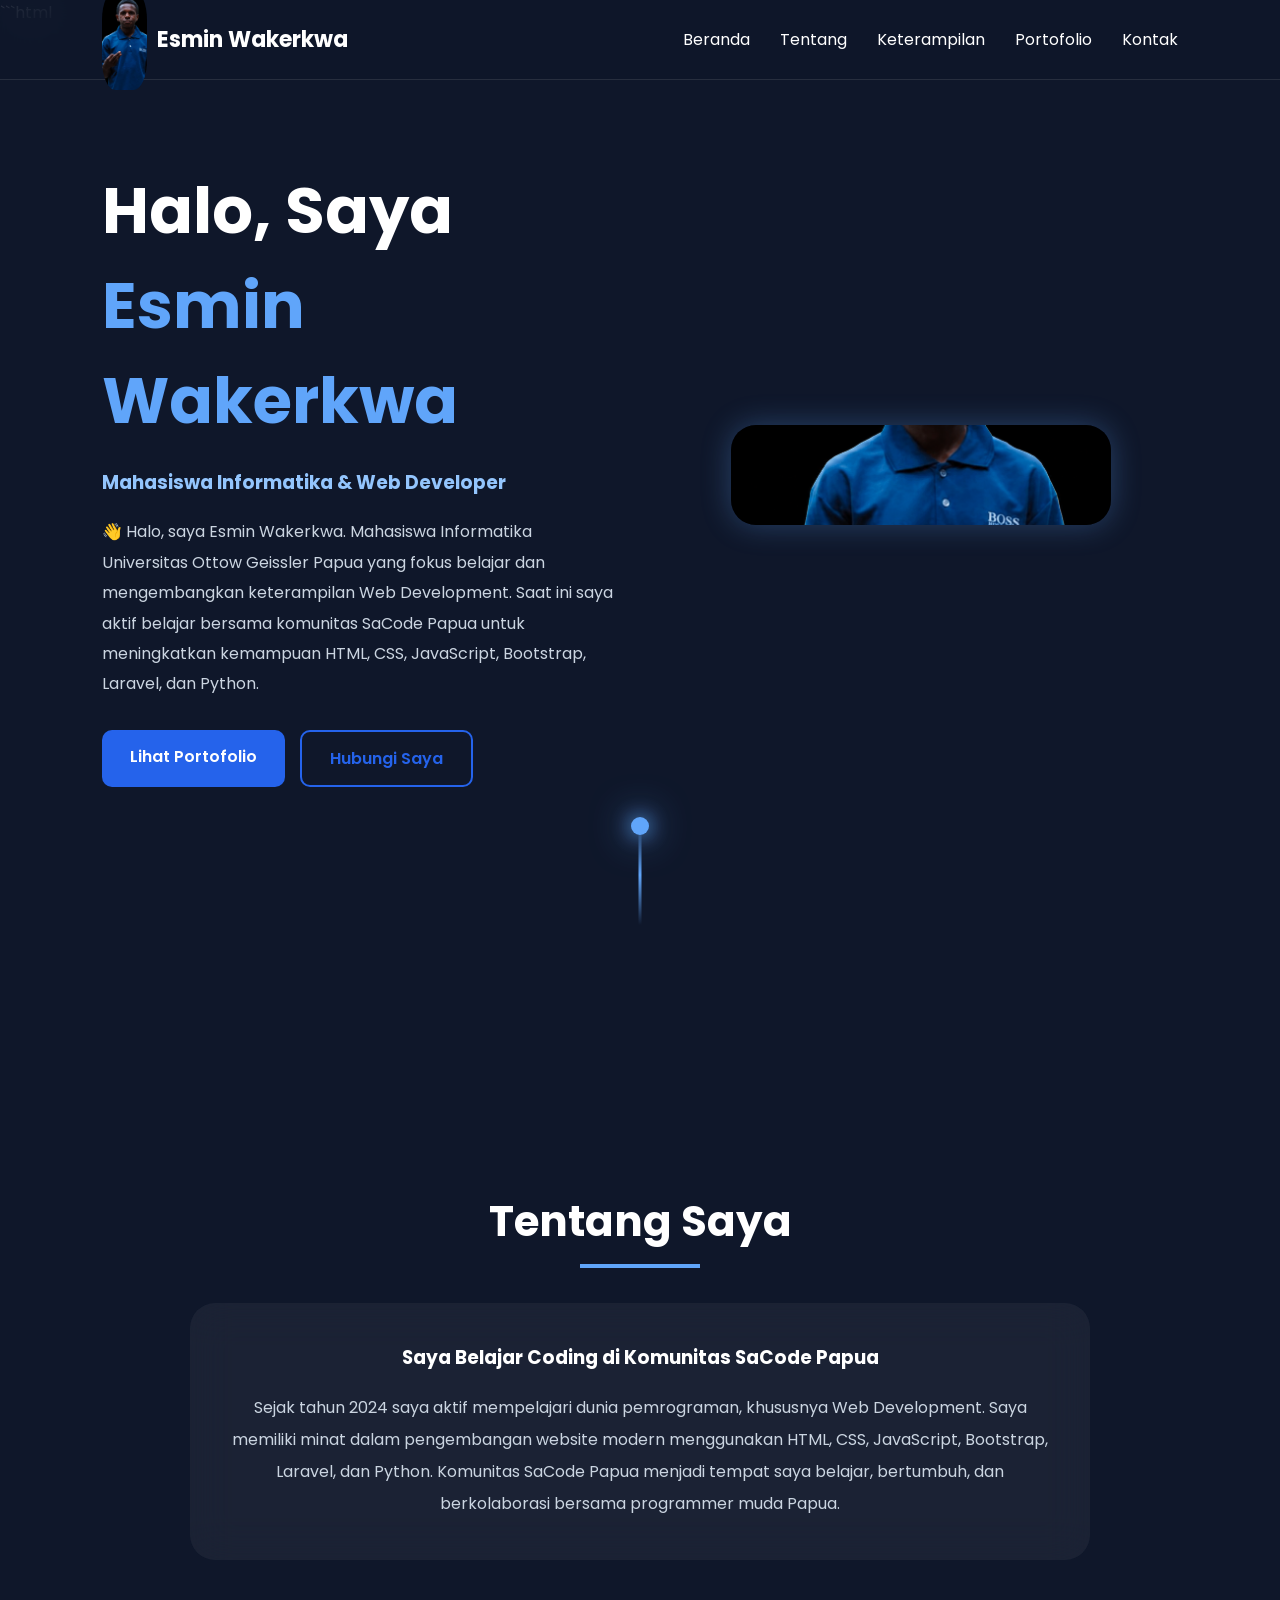
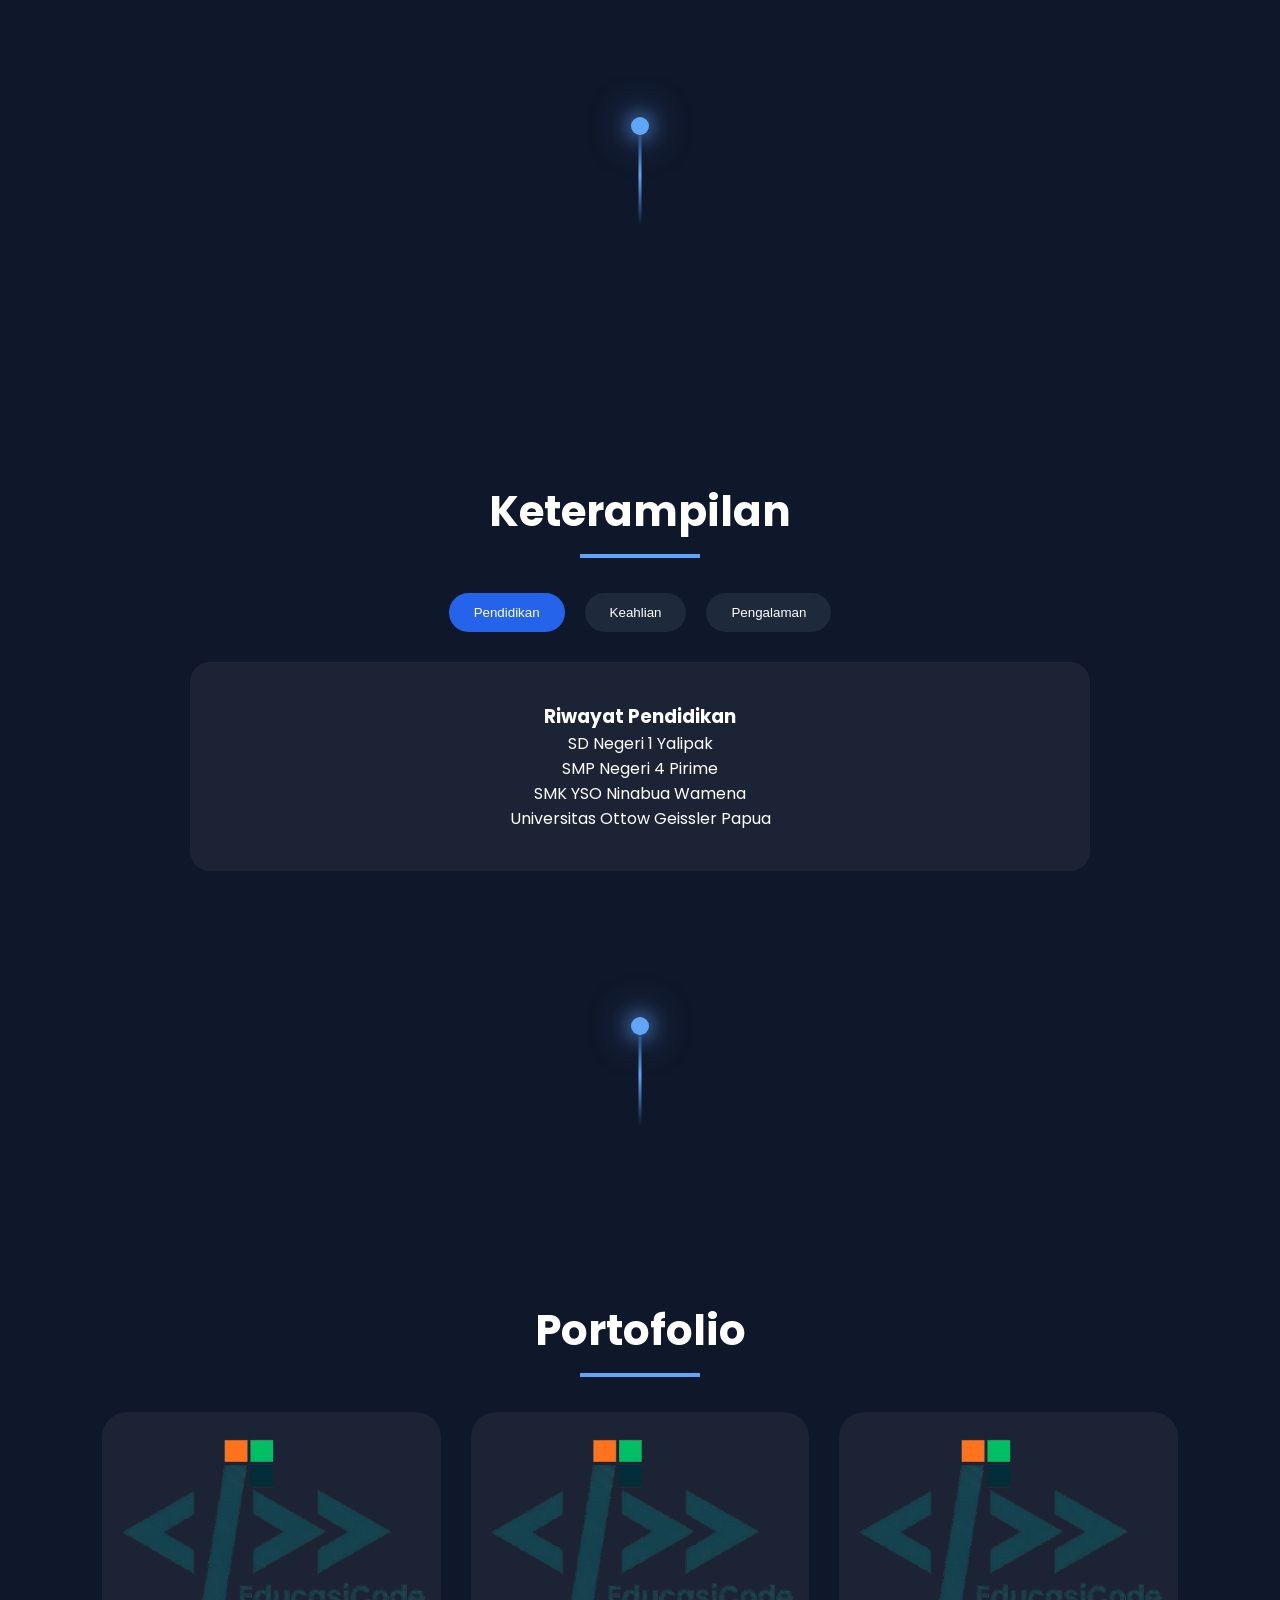
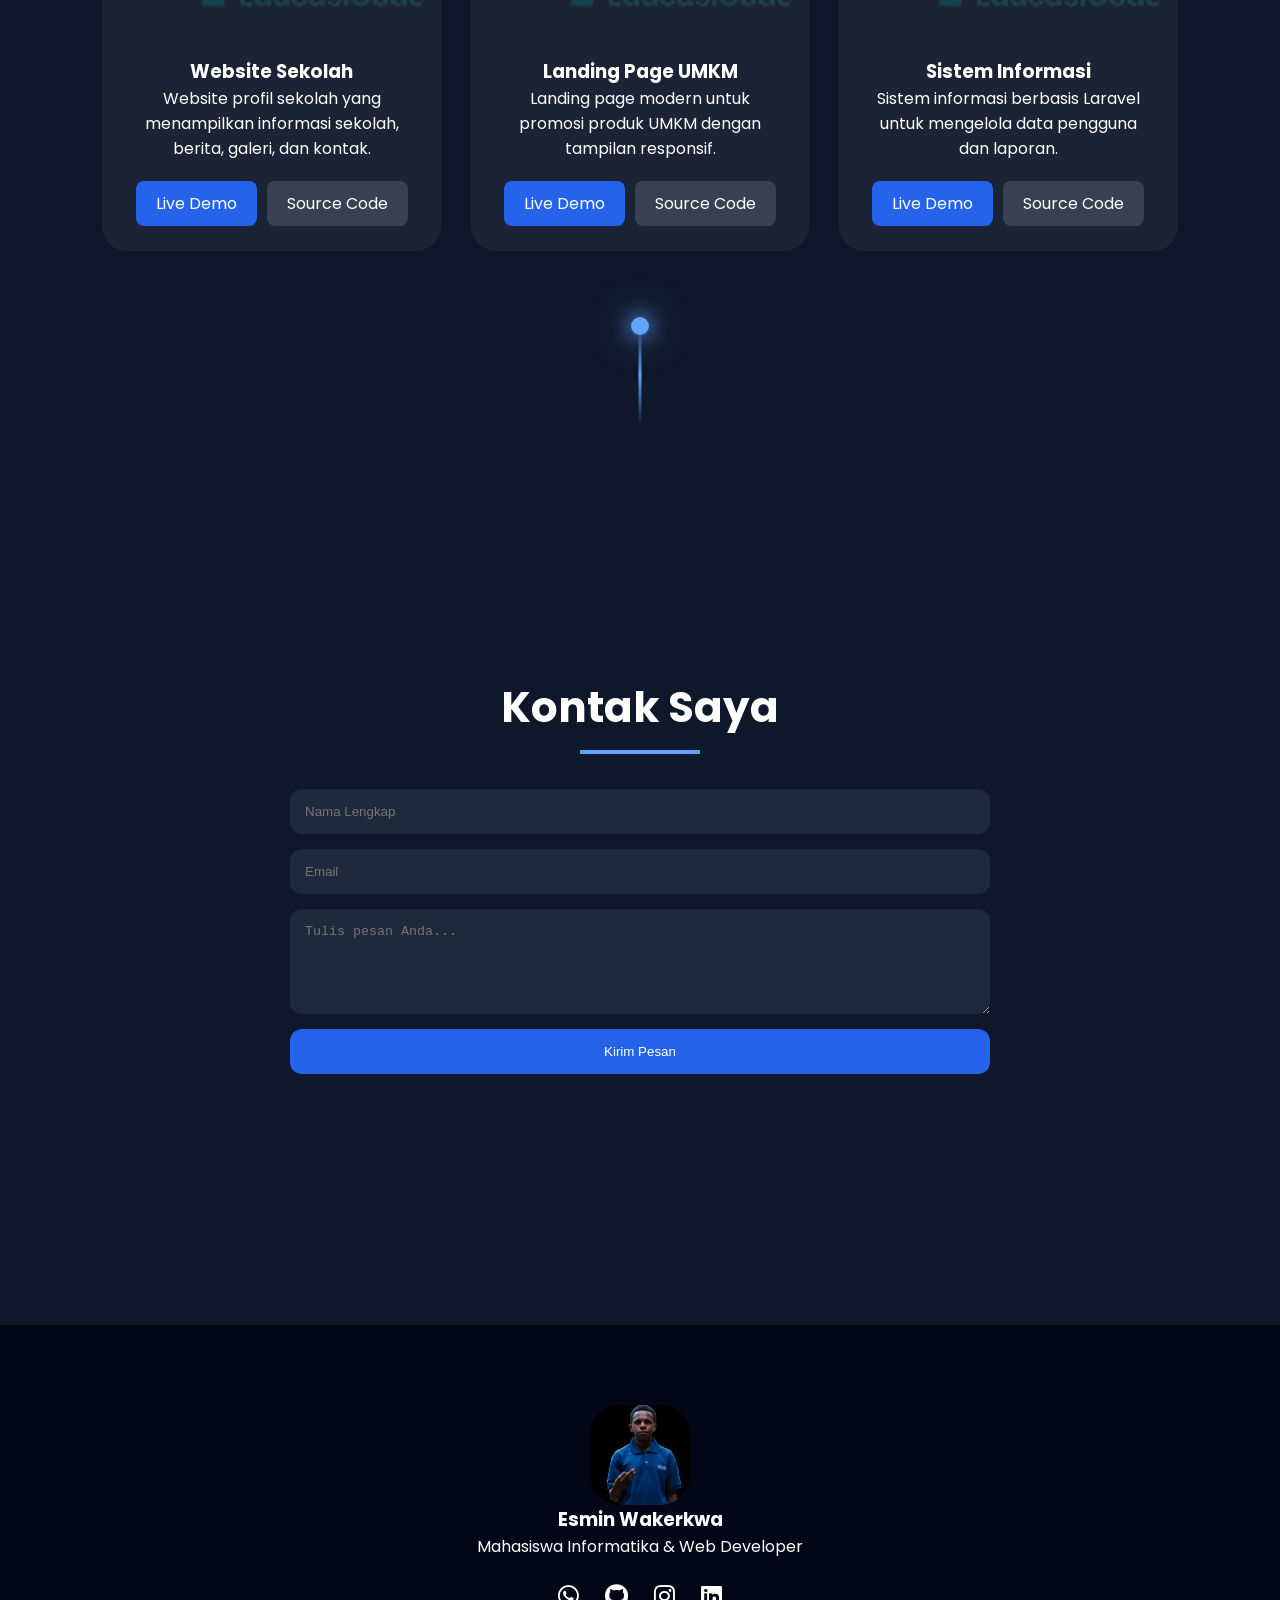
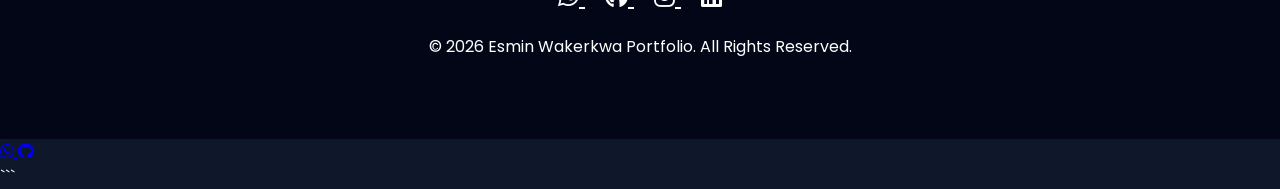
==== index.html @ f36f5e56 "update file index.html" ====
```html
<!DOCTYPE html>
<html lang="id">
<head>
<meta charset="UTF-8">
<meta name="viewport" content="width=device-width, initial-scale=1.0">

<title>Esmin Wakerkwa | Portfolio</title>

<link rel="preconnect" href="https://fonts.googleapis.com">
<link href="https://fonts.googleapis.com/css2?family=Poppins:wght@300;400;500;600;700&display=swap" rel="stylesheet">

<link rel="stylesheet"
href="https://cdnjs.cloudflare.com/ajax/libs/font-awesome/6.5.1/css/all.min.css">

<link rel="stylesheet" href="./static/css/style.css">
</head>

<body>

<!-- ================= NAVBAR ================= -->
<nav>
    <div class="logo">
        <img src="./static/image/esmin.png" alt="Logo" class="esmin-logo">
        <span>Esmin Wakerkwa</span>
    </div>

    <ul>
        <li><a href="#beranda">Beranda</a></li>
        <li><a href="#tentang">Tentang</a></li>
        <li><a href="#keterampilan">Keterampilan</a></li>
        <li><a href="#portofolio">Portofolio</a></li>
        <li><a href="#kontak">Kontak</a></li>
    </ul>
</nav>

<!-- ================= HERO ================= -->
<section id="beranda" class="hero">

    <div class="hero-content">

        <div class="hero-text">

            <h1>
                Halo, Saya <br>
                <span>Esmin Wakerkwa</span>
            </h1>

            <h3>Mahasiswa Informatika & Web Developer</h3>

            <p>
                👋 Halo, saya Esmin Wakerkwa. Mahasiswa Informatika
                Universitas Ottow Geissler Papua yang fokus belajar
                dan mengembangkan keterampilan Web Development.

                Saat ini saya aktif belajar bersama komunitas
                SaCode Papua untuk meningkatkan kemampuan
                HTML, CSS, JavaScript, Bootstrap, Laravel,
                dan Python.
            </p>

            <div class="hero-btn">
                <a href="#portofolio" class="btn">
                    Lihat Portofolio
                </a>

                <a href="#kontak" class="btn-outline">
                    Hubungi Saya
                </a>
            </div>

        </div>

        <div class="hero-image">
            <img src="./static/image/esmin.png" alt="Esmin Wakerkwa" class="esmin-logo">
        </div>

    </div>

</section>

<!-- ================= TENTANG ================= -->
<section id="tentang">

    <h2 class="title">Tentang Saya</h2>

    <div class="about">

        <h3>Saya Belajar Coding di Komunitas SaCode Papua</h3>

        <p>
            Sejak tahun 2024 saya aktif mempelajari dunia pemrograman,
            khususnya Web Development.

            Saya memiliki minat dalam pengembangan website modern
            menggunakan HTML, CSS, JavaScript, Bootstrap,
            Laravel, dan Python.

            Komunitas SaCode Papua menjadi tempat saya belajar,
            bertumbuh, dan berkolaborasi bersama programmer muda Papua.
        </p>

    </div>

</section>

<!-- ================= KETERAMPILAN ================= -->
<section id="keterampilan">

    <h2 class="title">Keterampilan</h2>

    <div class="tab-menu">

        <button class="tab-btn active"
            onclick="showTab('pendidikan',this)">
            Pendidikan
        </button>

        <button class="tab-btn"
            onclick="showTab('keahlian',this)">
            Keahlian
        </button>

        <button class="tab-btn"
            onclick="showTab('pengalaman',this)">
            Pengalaman
        </button>

    </div>

    <div class="tab-container">

        <!-- Pendidikan -->
        <div id="pendidikan" class="tab-content active">

            <h3>Riwayat Pendidikan</h3>

            <p>SD Negeri 1 Yalipak</p>
            <p>SMP Negeri 4 Pirime</p>
            <p>SMK YSO Ninabua Wamena</p>
            <p>Universitas Ottow Geissler Papua</p>

        </div>

        <!-- Keahlian -->
        <div id="keahlian" class="tab-content">

            <h4>HTML 90%</h4>
            <div class="progress">
                <div class="bar html"></div>
            </div>

            <h4>CSS 90%</h4>
            <div class="progress">
                <div class="bar css"></div>
            </div>

            <h4>JavaScript 65%</h4>
            <div class="progress">
                <div class="bar js"></div>
            </div>

            <h4>Bootstrap 85%</h4>
            <div class="progress">
                <div class="bar bootstrap"></div>
            </div>

            <h4>Laravel 90%</h4>
            <div class="progress">
                <div class="bar laravel"></div>
            </div>

            <h4>Python 30%</h4>
            <div class="progress">
                <div class="bar python"></div>
            </div>

        </div>

        <!-- Pengalaman -->
        <div id="pengalaman" class="tab-content">

            <ul>
                <li>Membangun Website Sekolah</li>
                <li>Membuat Landing Page UMKM</li>
                <li>Membuat Sistem Informasi Berbasis Laravel</li>
                <li>Belajar Web Development Secara Mandiri</li>
            </ul>

        </div>

    </div>

</section>

<!-- ================= PORTOFOLIO ================= -->
<section id="portofolio">

    <h2 class="title">Portofolio</h2>

    <div class="portfolio-grid">

        <!-- Project 1 -->
        <div class="card">

            <img src="./static/image/edukasicode.png"
                alt="Website Sekolah">

            <div class="card-body">

                <h3>Website Sekolah</h3>

                <p>
                    Website profil sekolah yang menampilkan
                    informasi sekolah, berita, galeri,
                    dan kontak.
                </p>

                <div class="project-links">

                    <a href="#"
                        target="_blank"
                        class="demo-btn">
                        Live Demo
                    </a>

                    <a href="#"
                        target="_blank"
                        class="code-btn">
                        Source Code
                    </a>

                </div>

            </div>

        </div>

        <!-- Project 2 -->
        <div class="card">

            <img src="./static/image/edukasicode.png"
                alt="Landing Page">

            <div class="card-body">

                <h3>Landing Page UMKM</h3>

                <p>
                    Landing page modern untuk promosi
                    produk UMKM dengan tampilan responsif.
                </p>

                <div class="project-links">

                    <a href="#"
                        target="_blank"
                        class="demo-btn">
                        Live Demo
                    </a>

                    <a href="#"
                        target="_blank"
                        class="code-btn">
                        Source Code
                    </a>

                </div>

            </div>

        </div>

        <!-- Project 3 -->
        <div class="card">

            <img src="./static/image/edukasicode.png"
                alt="Sistem Informasi">

            <div class="card-body">

                <h3>Sistem Informasi</h3>

                <p>
                    Sistem informasi berbasis Laravel
                    untuk mengelola data pengguna
                    dan laporan.
                </p>

                <div class="project-links">

                    <a href="#"
                        target="_blank"
                        class="demo-btn">
                        Live Demo
                    </a>

                    <a href="#"
                        target="_blank"
                        class="code-btn">
                        Source Code
                    </a>

                </div>

            </div>

        </div>

    </div>

</section>

<!-- ================= KONTAK ================= -->
<section id="kontak">

    <h2 class="title">Kontak Saya</h2>

    <form class="contact-form">

        <input type="text"
            placeholder="Nama Lengkap"
            required>

        <input type="email"
            placeholder="Email"
            required>

        <textarea rows="5"
            placeholder="Tulis pesan Anda..."
            required></textarea>

        <button type="submit">
            Kirim Pesan
        </button>

    </form>

</section>

<!-- ================= FOOTER ================= -->
<footer>

    <div class="footer-logo">
        <img src="./static/image/esmin.png" class="esmin-logo">
    </div>

    <h3>Esmin Wakerkwa</h3>

    <p>
        Mahasiswa Informatika & Web Developer
    </p>

    <div class="footer-social">

        <a href="#">
            <i class="fab fa-whatsapp"></i>
        </a>

        <a href="#">
            <i class="fab fa-github"></i>
        </a>

        <a href="#">
            <i class="fab fa-instagram"></i>
        </a>

        <a href="#">
            <i class="fab fa-linkedin"></i>
        </a>

    </div>

    <p>
        © 2026 Esmin Wakerkwa Portfolio.
        All Rights Reserved.
    </p>

</footer>

<!-- Floating Button -->
<div class="floating">

    <a href="#" class="wa">
        <i class="fab fa-whatsapp"></i>
    </a>

    <a href="#" class="git">
        <i class="fab fa-github"></i>
    </a>

</div>

<script src="./static/js/javascript.js"></script>

</body>
</html>
```
---- static/css/style.css ----
*{
    margin:0;
    padding:0;
    box-sizing:border-box;
}

.esmin-logo{
    width:100px;
    height:100px;
    border-radius:30%;
    object-fit:cover;

}

html{
    scroll-behavior:smooth;
}

body{
    font-family:'Poppins',sans-serif;
    background:#0f172a;
    color:#fff;
    overflow-x:hidden;
}

/* =========================
   NAVBAR
========================= */

nav{
    position:fixed;
    top:0;
    width:100%;
    height:80px;
    padding:0 8%;
    display:flex;
    justify-content:space-between;
    align-items:center;
    z-index:999;

    backdrop-filter:blur(20px);
    background:rgba(15,23,42,.85);
    border-bottom:1px solid rgba(255,255,255,.1);
}

.logo{
    display:flex;
    align-items:center;
    gap:10px;
}

.logo img{
    width:45px;
}

.logo span{
    font-size:22px;
    font-weight:700;
}

nav ul{
    display:flex;
    gap:30px;
    list-style:none;
}

nav ul a{
    text-decoration:none;
    color:white;
    transition:.3s;
}

nav ul a:hover{
    color:#60a5fa;
}

/* =========================
   FULL SECTION
========================= */

section{
    min-height:100vh;

    display:flex;
    flex-direction:column;

    justify-content:center;
    align-items:center;

    text-align:center;

    padding:120px 8%;

    position:relative;
}

/* =========================
   GARIS ANTAR SECTION
========================= */

section:not(:last-of-type)::after{
    content:"";

    position:absolute;

    bottom:0;
    left:50%;

    transform:translateX(-50%);

    width:3px;
    height:100px;

    background:linear-gradient(
        transparent,
        #60a5fa,
        transparent
    );
}

section:not(:last-of-type)::before{
    content:"";

    position:absolute;

    bottom:90px;
    left:50%;

    transform:translateX(-50%);

    width:18px;
    height:18px;

    border-radius:50%;

    background:#60a5fa;

    box-shadow:
    0 0 20px #60a5fa,
    0 0 40px #60a5fa;
}

/* =========================
   TITLE
========================= */

.title{
    font-size:42px;
    margin-bottom:50px;
    position:relative;
}

.title::after{
    content:"";
    width:120px;
    height:4px;

    background:#60a5fa;

    position:absolute;
    left:50%;
    bottom:-15px;

    transform:translateX(-50%);
}

/* =========================
   HERO
========================= */

.hero-content{
    width:100%;
    max-width:1200px;

    display:grid;
    grid-template-columns:1fr 1fr;
    align-items:center;
    gap:50px;
}

.hero-text{
    text-align:left;
}

.hero-text h1{
    font-size:4rem;
    margin-bottom:20px;
}

.hero-text span{
    color:#60a5fa;
}

.hero-text h3{
    color:#93c5fd;
    margin-bottom:20px;
}

.hero-text p{
    color:#cbd5e1;
    line-height:1.9;
}

.hero-image img{
    width:380px;
    max-width:100%;
    border-radius:25px;

    box-shadow:
    0 0 30px rgba(96,165,250,.3);
}

/* =========================
   BUTTON
========================= */

.hero-btn{
    margin-top:30px;
    display:flex;
    gap:15px;
}

.btn,
.btn-outline{
    padding:14px 28px;
    border-radius:10px;
    text-decoration:none;
    font-weight:600;
}

.btn{
    background:#2563eb;
    color:white;
}

.btn-outline{
    border:2px solid #2563eb;
    color:#2563eb;
}

/* =========================
   ABOUT
========================= */

.about{
    max-width:900px;

    padding:40px;

    background:rgba(255,255,255,.05);

    border-radius:25px;

    backdrop-filter:blur(20px);
}

.about p{
    margin-top:20px;
    line-height:2;
    color:#cbd5e1;
}

/* =========================
   TABS
========================= */

.tab-menu{
    display:flex;
    gap:20px;
    margin-bottom:30px;
    flex-wrap:wrap;
    justify-content:center;
}

.tab-btn{
    border:none;
    padding:12px 25px;
    border-radius:50px;
    cursor:pointer;
    background:#1e293b;
    color:white;
}

.tab-btn.active{
    background:#2563eb;
}

.tab-container{
    width:100%;
    max-width:900px;

    padding:40px;

    border-radius:20px;

    background:rgba(255,255,255,.05);
}

.tab-content{
    display:none;
}

.tab-content.active{
    display:block;
}

/* =========================
   PROGRESS
========================= */

.progress{
    width:100%;
    height:10px;
    background:#334155;
    border-radius:50px;
    margin-bottom:20px;
}

.bar{
    height:100%;
    border-radius:50px;
}

.html{width:90%;background:#ef4444;}
.css{width:90%;background:#3b82f6;}
.js{width:65%;background:#facc15;}
.bootstrap{width:85%;background:#9333ea;}
.laravel{width:90%;background:#f97316;}
.python{width:30%;background:#10b981;}

/* =========================
   PORTFOLIO
========================= */

.portfolio-grid{
    width:100%;
    max-width:1200px;

    display:grid;
    grid-template-columns:
    repeat(auto-fit,minmax(320px,1fr));

    gap:30px;
}

.card{
    overflow:hidden;

    border-radius:25px;

    background:rgba(255,255,255,.05);

    transition:.4s;
}

.card:hover{
    transform:translateY(-10px);
}

.card img{
    width:100%;
    height:220px;
    object-fit:cover;
}

.card-body{
    padding:25px;
}

.project-links{
    display:flex;
    justify-content:center;
    gap:10px;
    margin-top:20px;
}

.demo-btn,
.code-btn{
    padding:10px 20px;
    border-radius:8px;
    text-decoration:none;
    color:white;
}

.demo-btn{
    background:#2563eb;
}

.code-btn{
    background:#374151;
}

/* =========================
   CONTACT
========================= */

.contact-form{
    width:100%;
    max-width:700px;

    display:flex;
    flex-direction:column;
    gap:15px;
}

.contact-form input,
.contact-form textarea{
    padding:15px;
    border:none;
    border-radius:12px;
    background:#1e293b;
    color:white;
}

.contact-form button{
    padding:15px;
    border:none;
    border-radius:12px;
    background:#2563eb;
    color:white;
}

/* =========================
   FOOTER
========================= */

footer{
    padding:80px 20px;
    text-align:center;
    background:#020617;
}

.footer-social{
    margin:20px 0;
}

.footer-social a{
    color:white;
    font-size:24px;
    margin:0 10px;
}

/* =========================
   RESPONSIVE
========================= */

@media(max-width:900px){

    .hero-content{
        grid-template-columns:1fr;
    }

    .hero-text{
        text-align:center;
    }

    .hero-btn{
        justify-content:center;
    }

    .hero-image{
        order:-1;
    }

    .hero-text h1{
        font-size:2.8rem;
    }

    nav{
        flex-direction:column;
        height:auto;
        padding:15px;
    }

    nav ul{
        margin-top:10px;
        flex-wrap:wrap;
        justify-content:center;
    }
}

@media(max-width:600px){

    .title{
        font-size:30px;
    }

    .hero-text h1{
        font-size:2.2rem;
    }

    section{
        padding:120px 25px;
    }

    .project-links{
        flex-direction:column;
    }
}
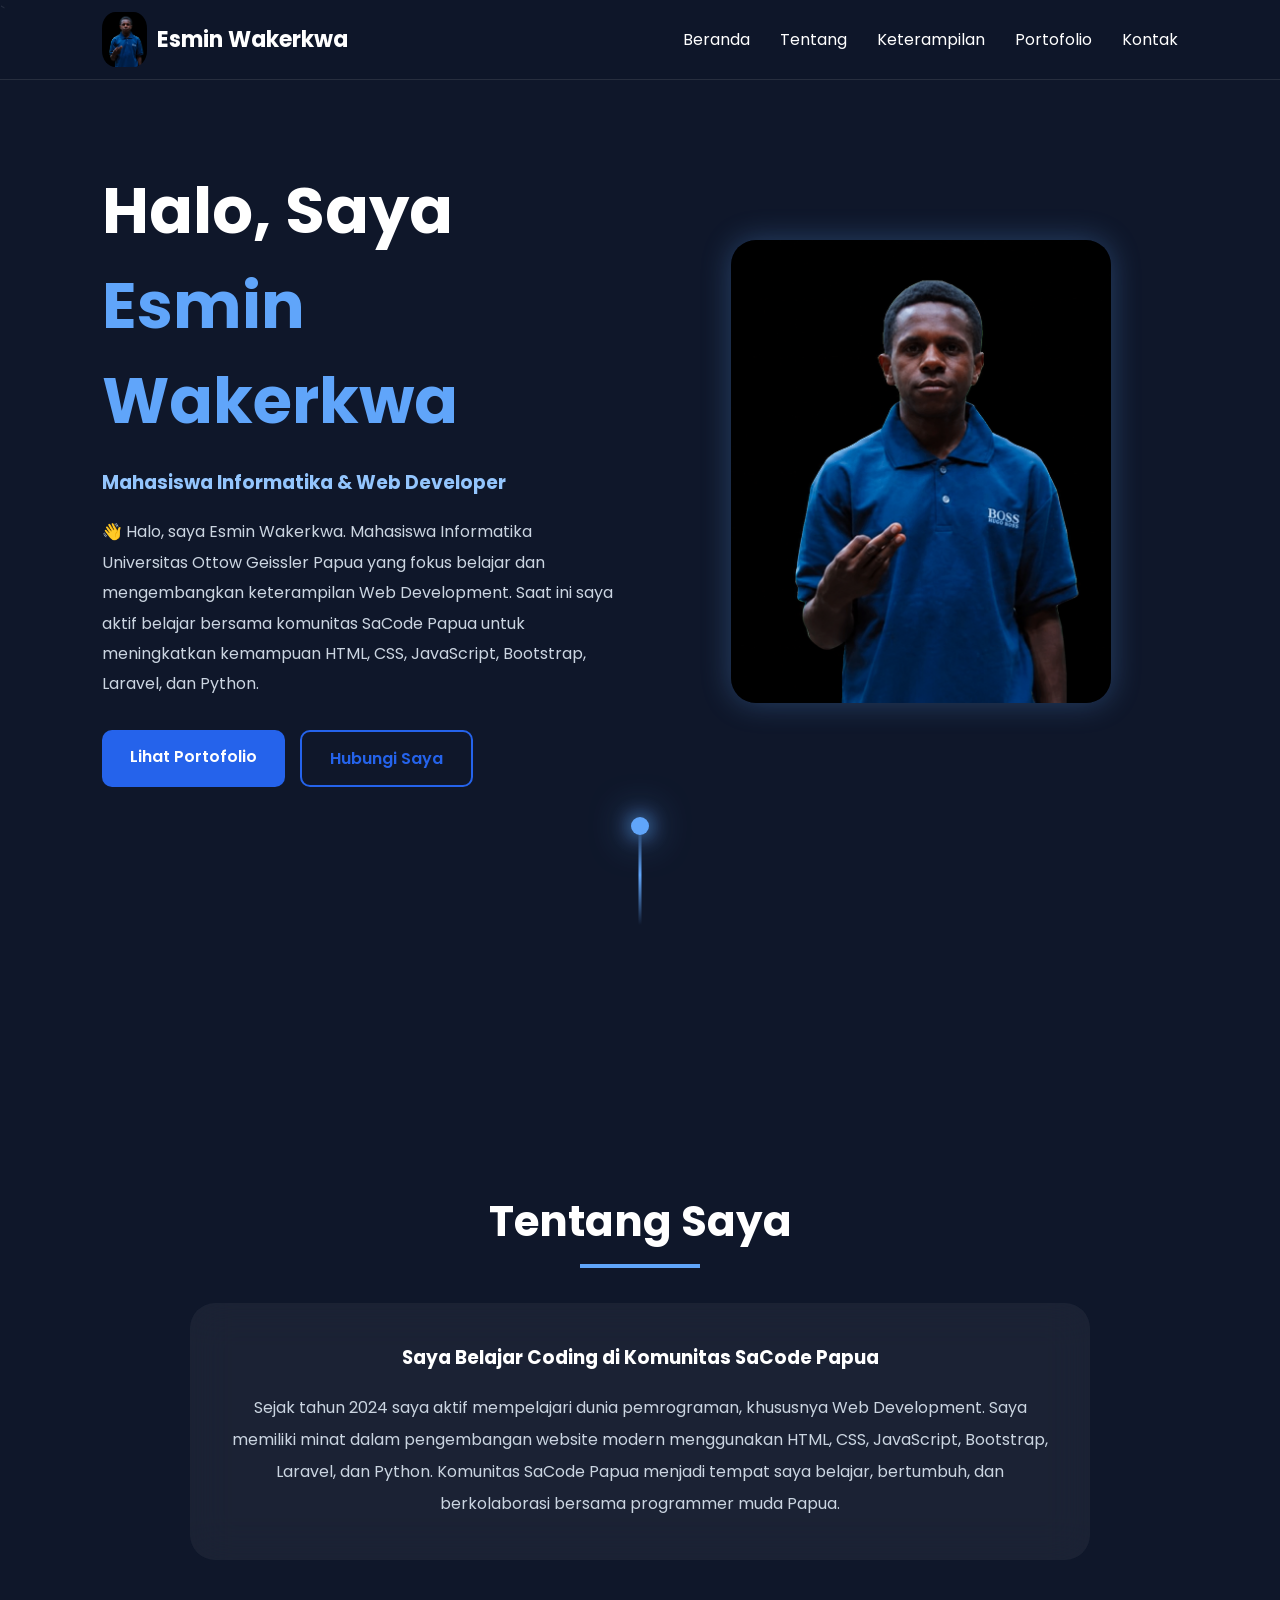
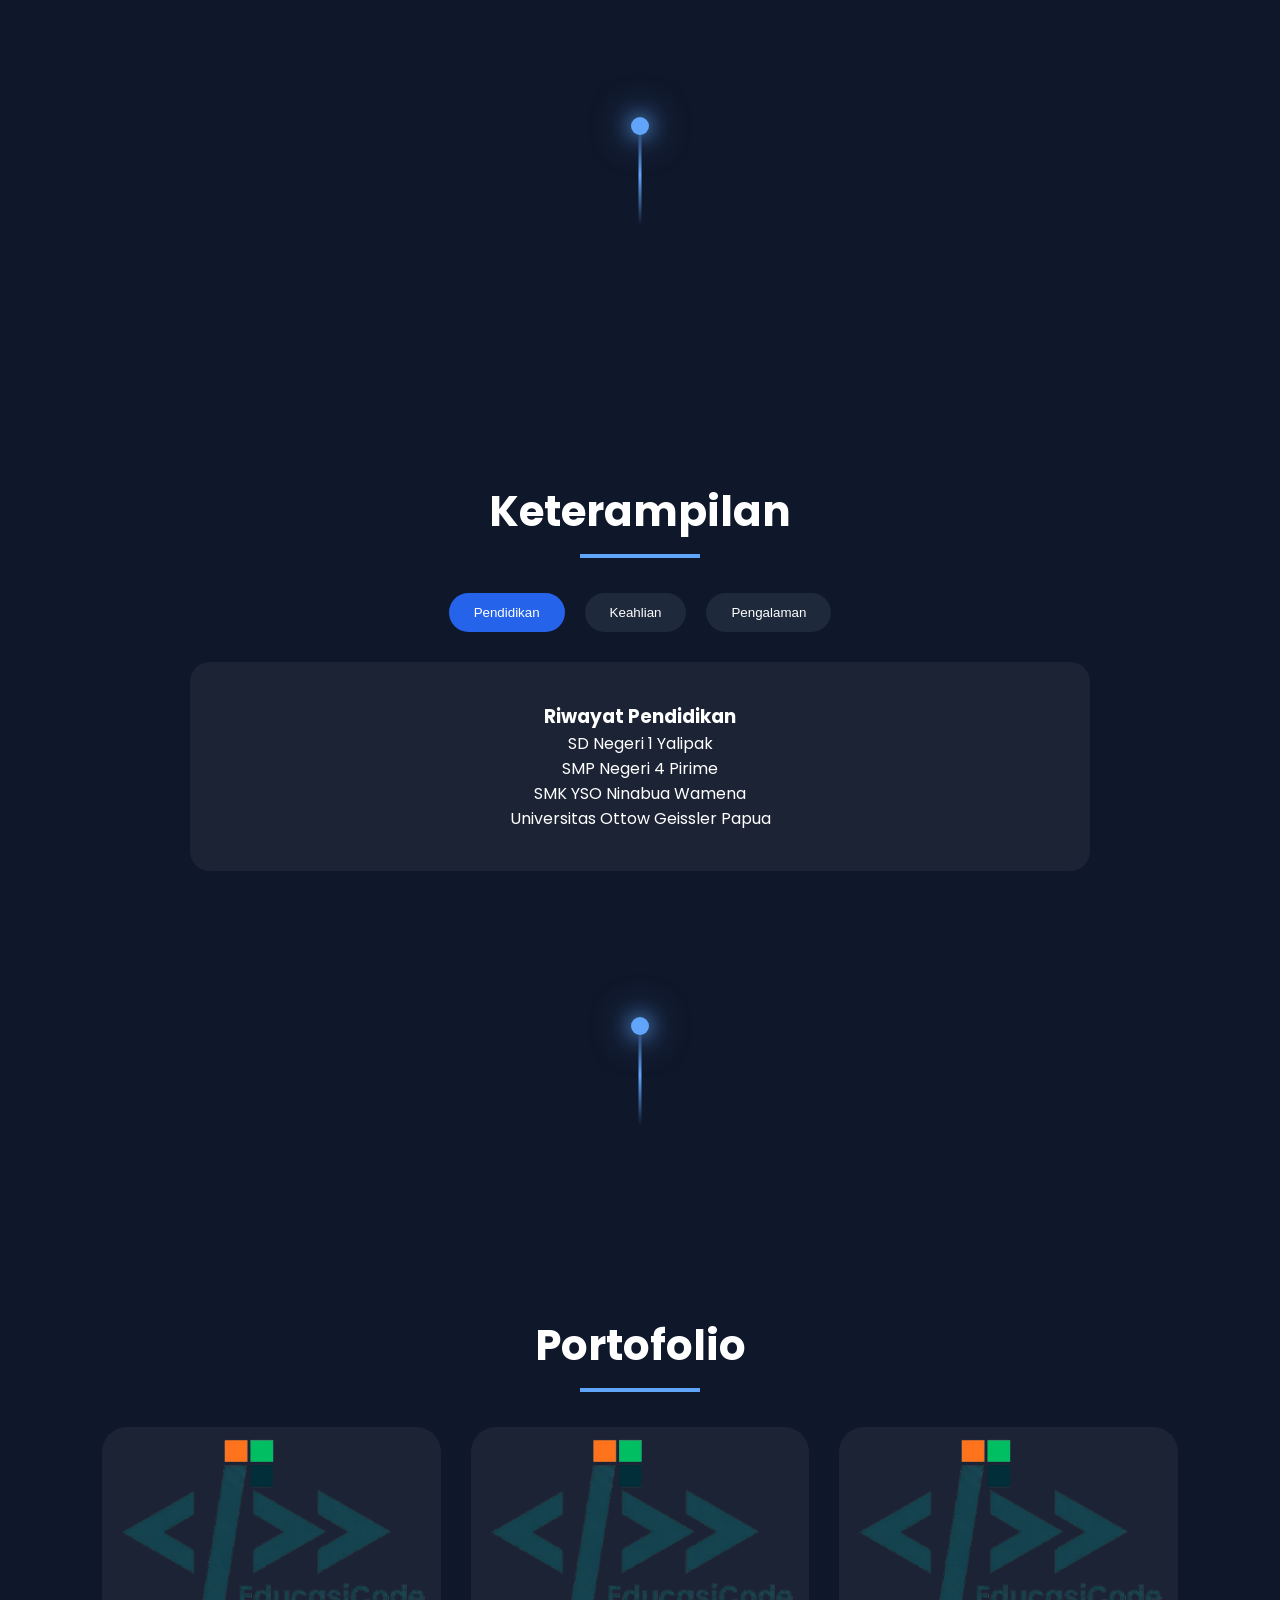
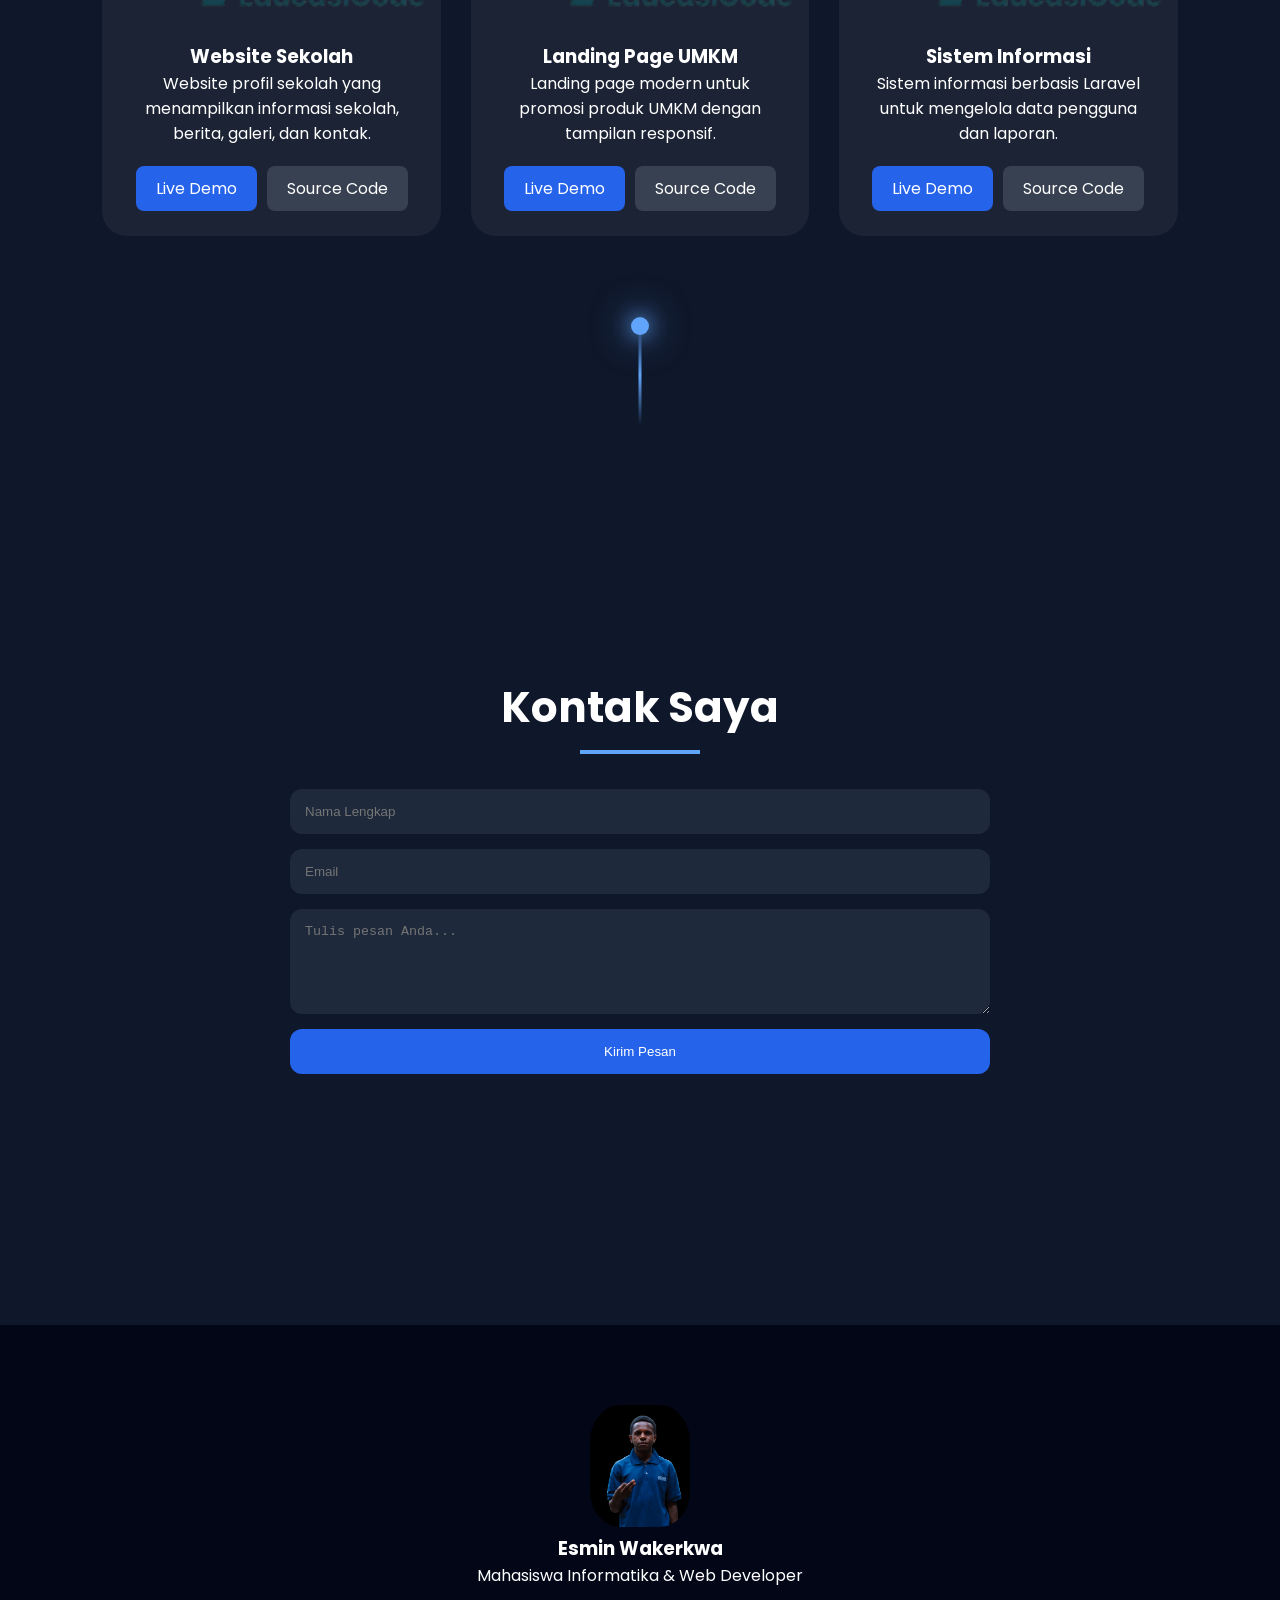
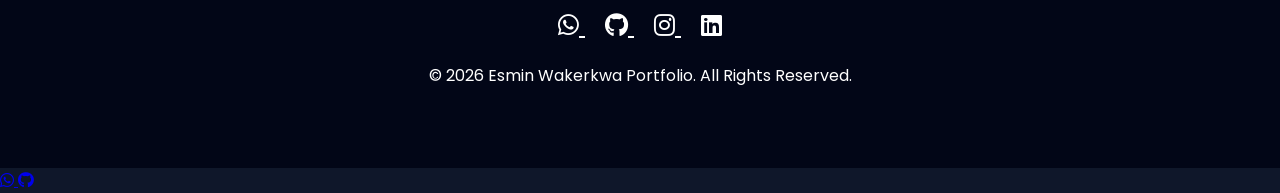
==== commit 6827a2c7: "update file index.html" ====
--- a/index.html
+++ b/index.html
@@ -1,4 +1,3 @@
-```html
 <!DOCTYPE html>
 <html lang="id">
 <head>
@@ -6,7 +5,7 @@
 <meta name="viewport" content="width=device-width, initial-scale=1.0">
 
 <title>Esmin Wakerkwa | Portfolio</title>
-
+`
 <link rel="preconnect" href="https://fonts.googleapis.com">
 <link href="https://fonts.googleapis.com/css2?family=Poppins:wght@300;400;500;600;700&display=swap" rel="stylesheet">
 
@@ -395,4 +394,3 @@
 
 </body>
 </html>
-```
--- a/static/css/style.css
+++ b/static/css/style.css
@@ -8,10 +8,16 @@
 
 .esmin-logo{
     width:100px;
-    height:100px;
+    height:auto;
     border-radius:30%;
+}
+
+.hero-photo{
+    width:100%;
+    max-width:380px;
+    height:auto;
     object-fit:cover;
-
+    display:block;
 }
 
 html{
@@ -361,8 +367,9 @@
 
 .card img{
     width:100%;
-    height:220px;
+    aspect-ratio:16/9;
     object-fit:cover;
+    display:block;
 }
 
 .card-body{
@@ -499,3 +506,4 @@
         flex-direction:column;
     }
 }
+
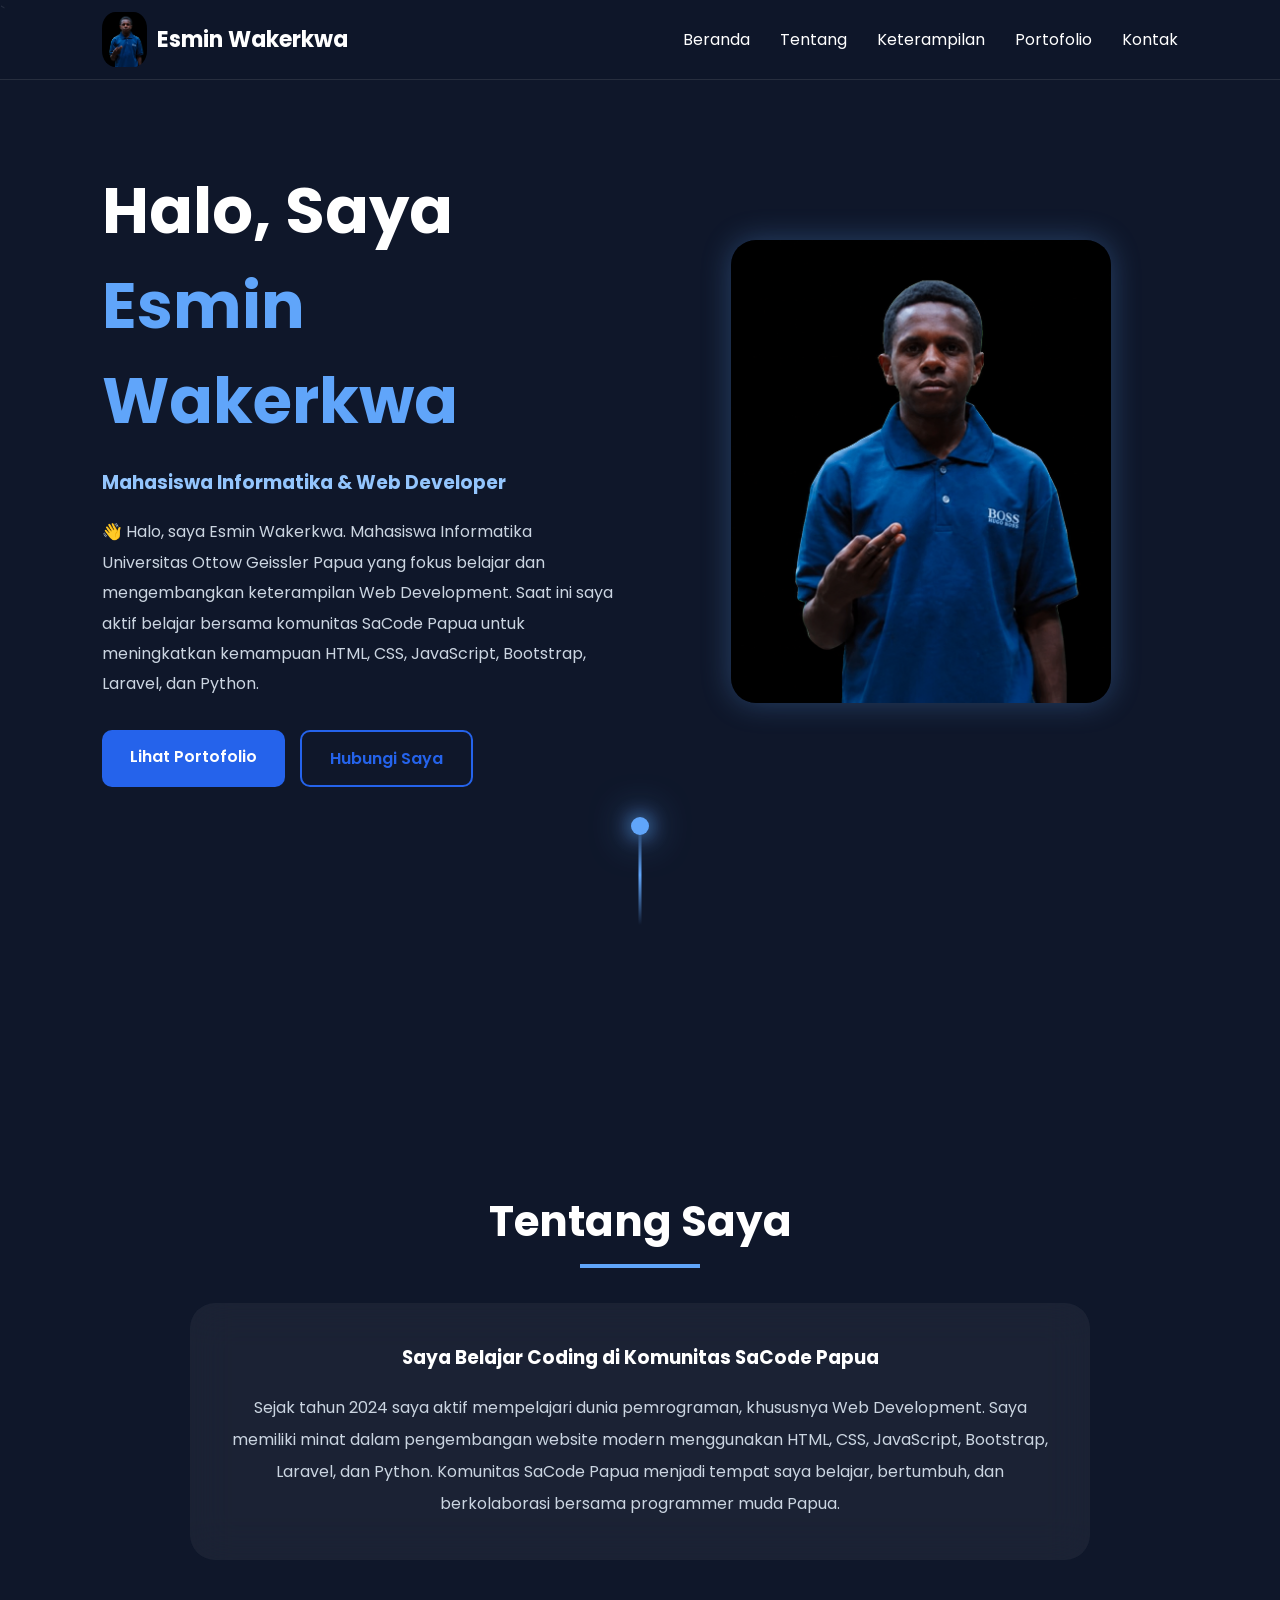
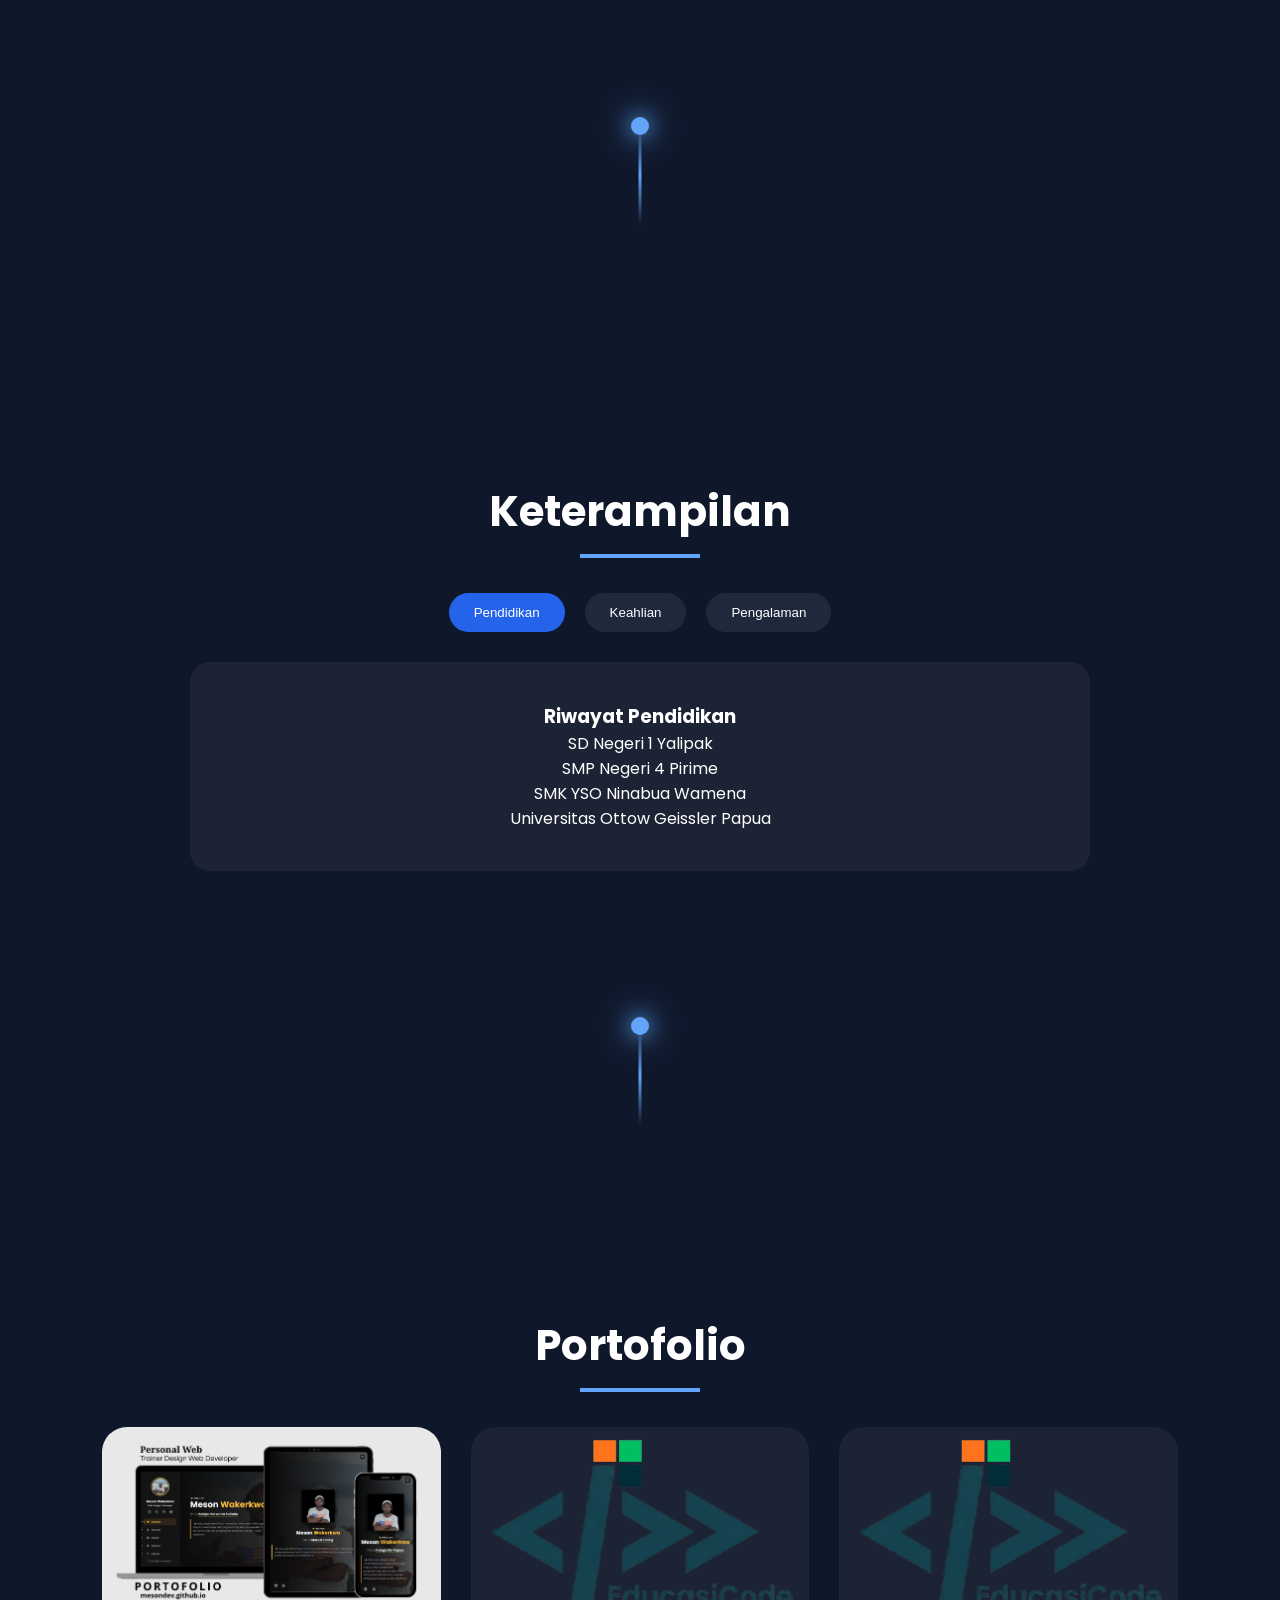
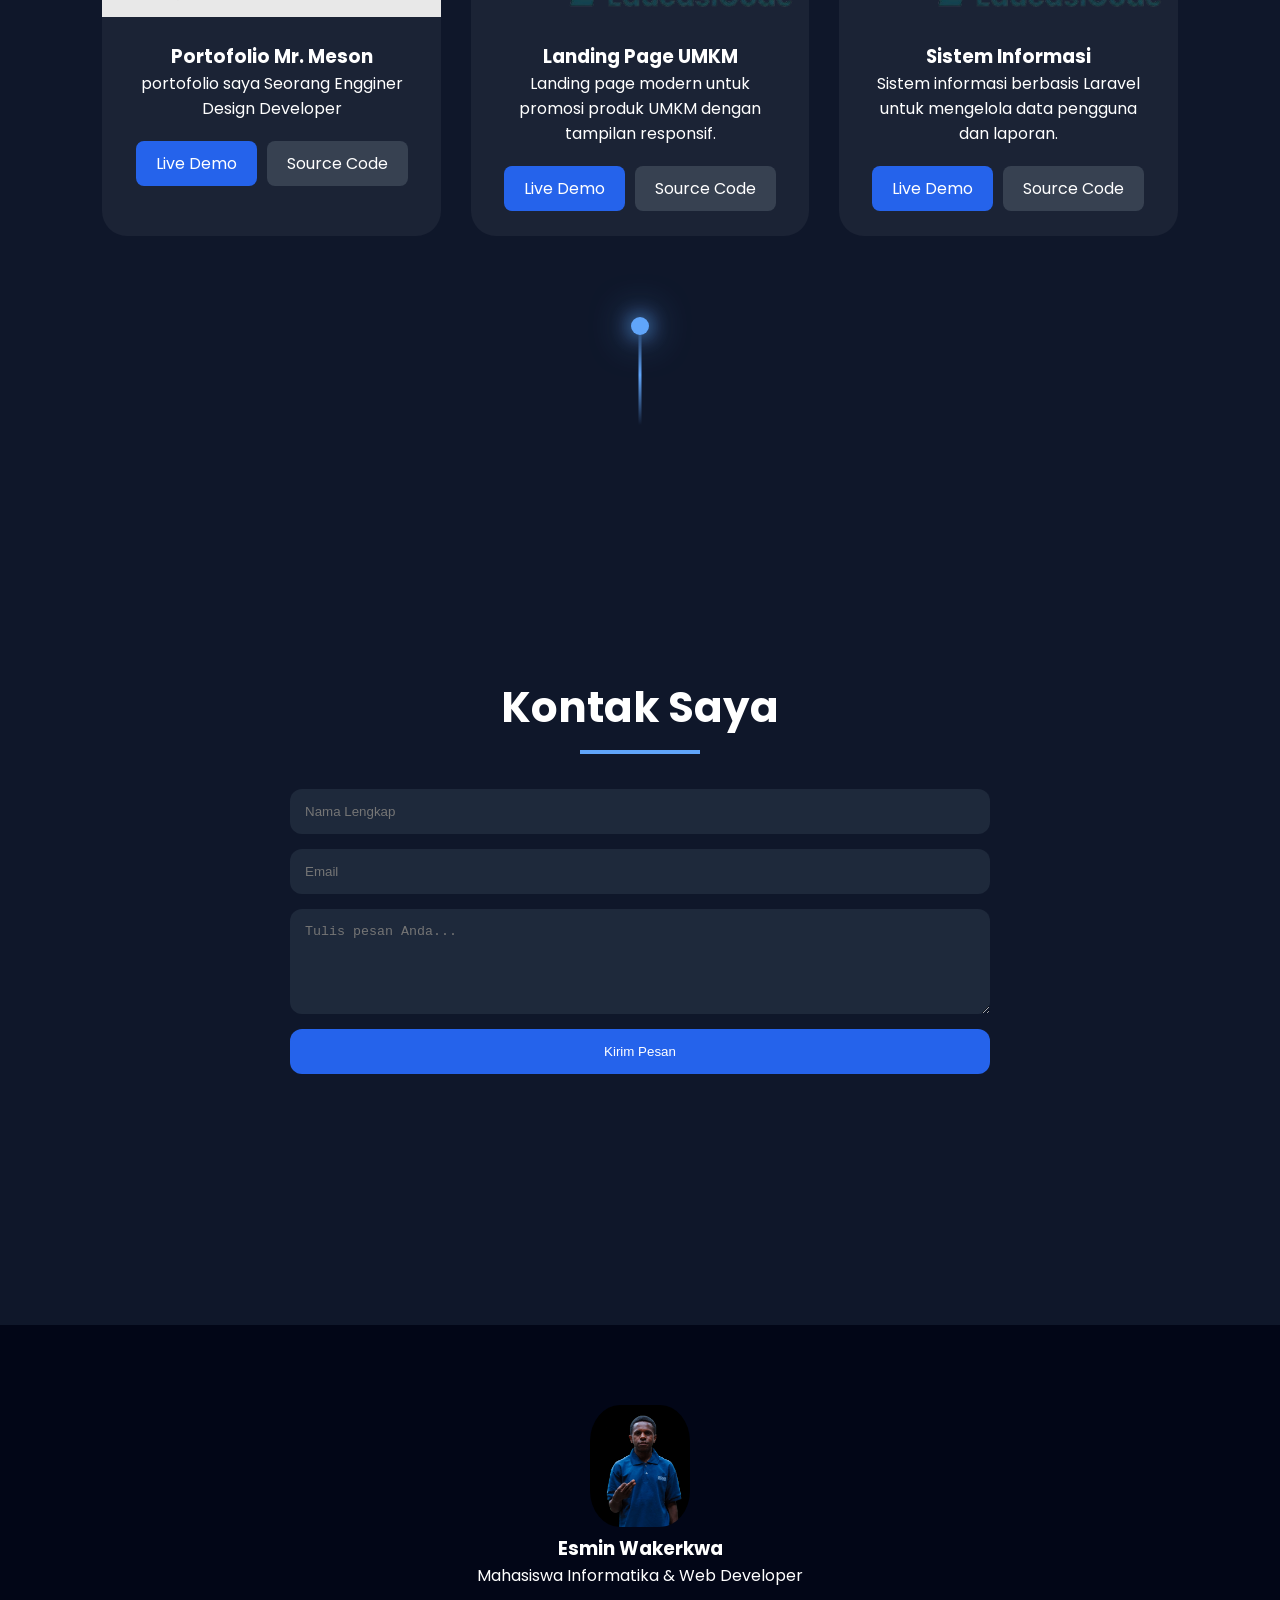
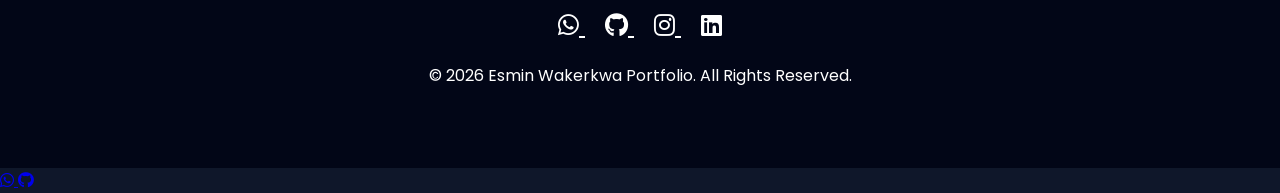
==== commit 42cc4cf2: "update file index.html" ====
--- a/index.html
+++ b/index.html
@@ -202,28 +202,28 @@
         <!-- Project 1 -->
         <div class="card">
 
-            <img src="./static/image/edukasicode.png"
-                alt="Website Sekolah">
+            <img src="./static/image/porfolio.jpeg"
+                alt="Portofolio Mr. Meson">
 
             <div class="card-body">
 
-                <h3>Website Sekolah</h3>
+                <h3>Portofolio Mr. Meson</h3>
 
                 <p>
-                    Website profil sekolah yang menampilkan
-                    informasi sekolah, berita, galeri,
-                    dan kontak.
+                    portofolio  saya Seorang Engginer Design Developer 
+                    <!-- ingin Membagikan Pengalaman dan Keterampilan yang saya miliki  -->
+                    <!-- dalam dunia Web Development, dengan harapan dapat memberikan inspirasi dan informasi bagi mereka yang tertarik untuk belajar coding. -->
                 </p>
 
                 <div class="project-links">
 
-                    <a href="#"
+                    <a href="https://mesondev.github.io/messondev.github.io/"
                         target="_blank"
                         class="demo-btn">
                         Live Demo
                     </a>
 
-                    <a href="#"
+                    <a href="https://github.com/mesondev"
                         target="_blank"
                         class="code-btn">
                         Source Code
